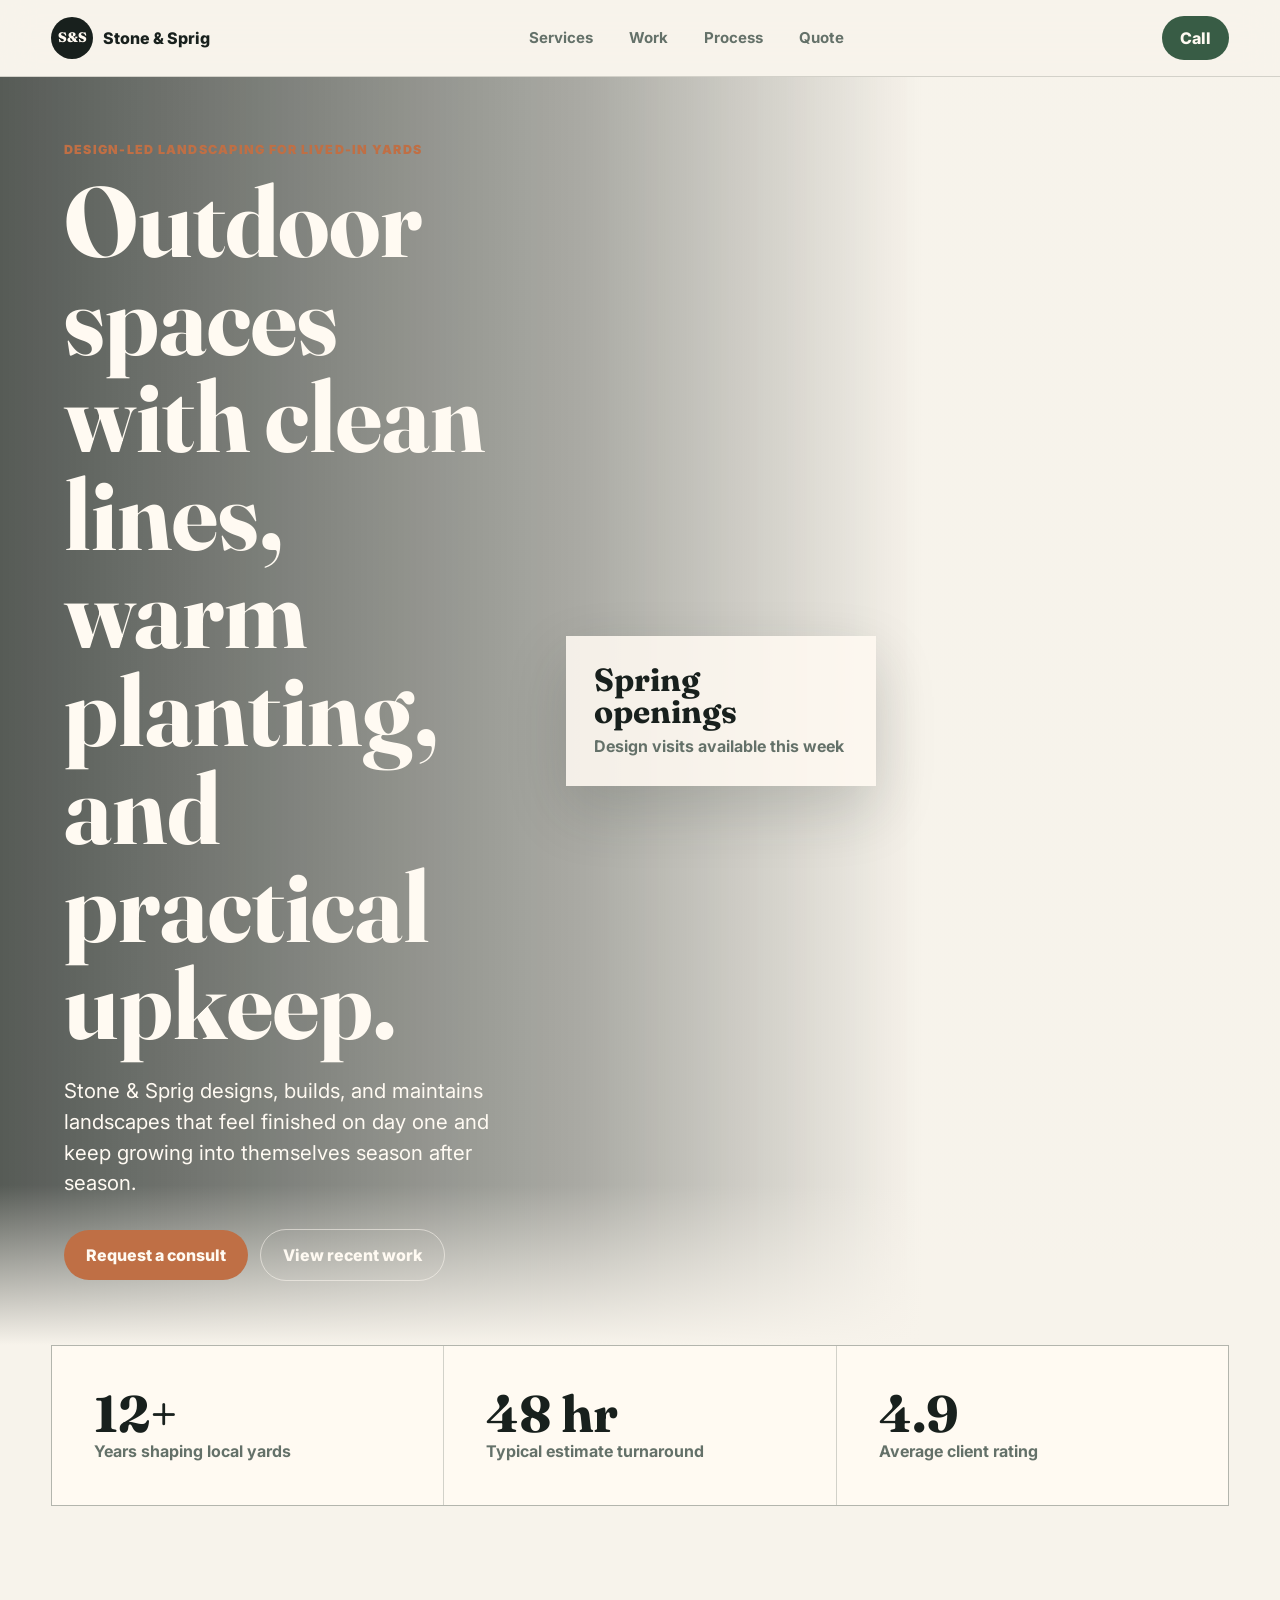
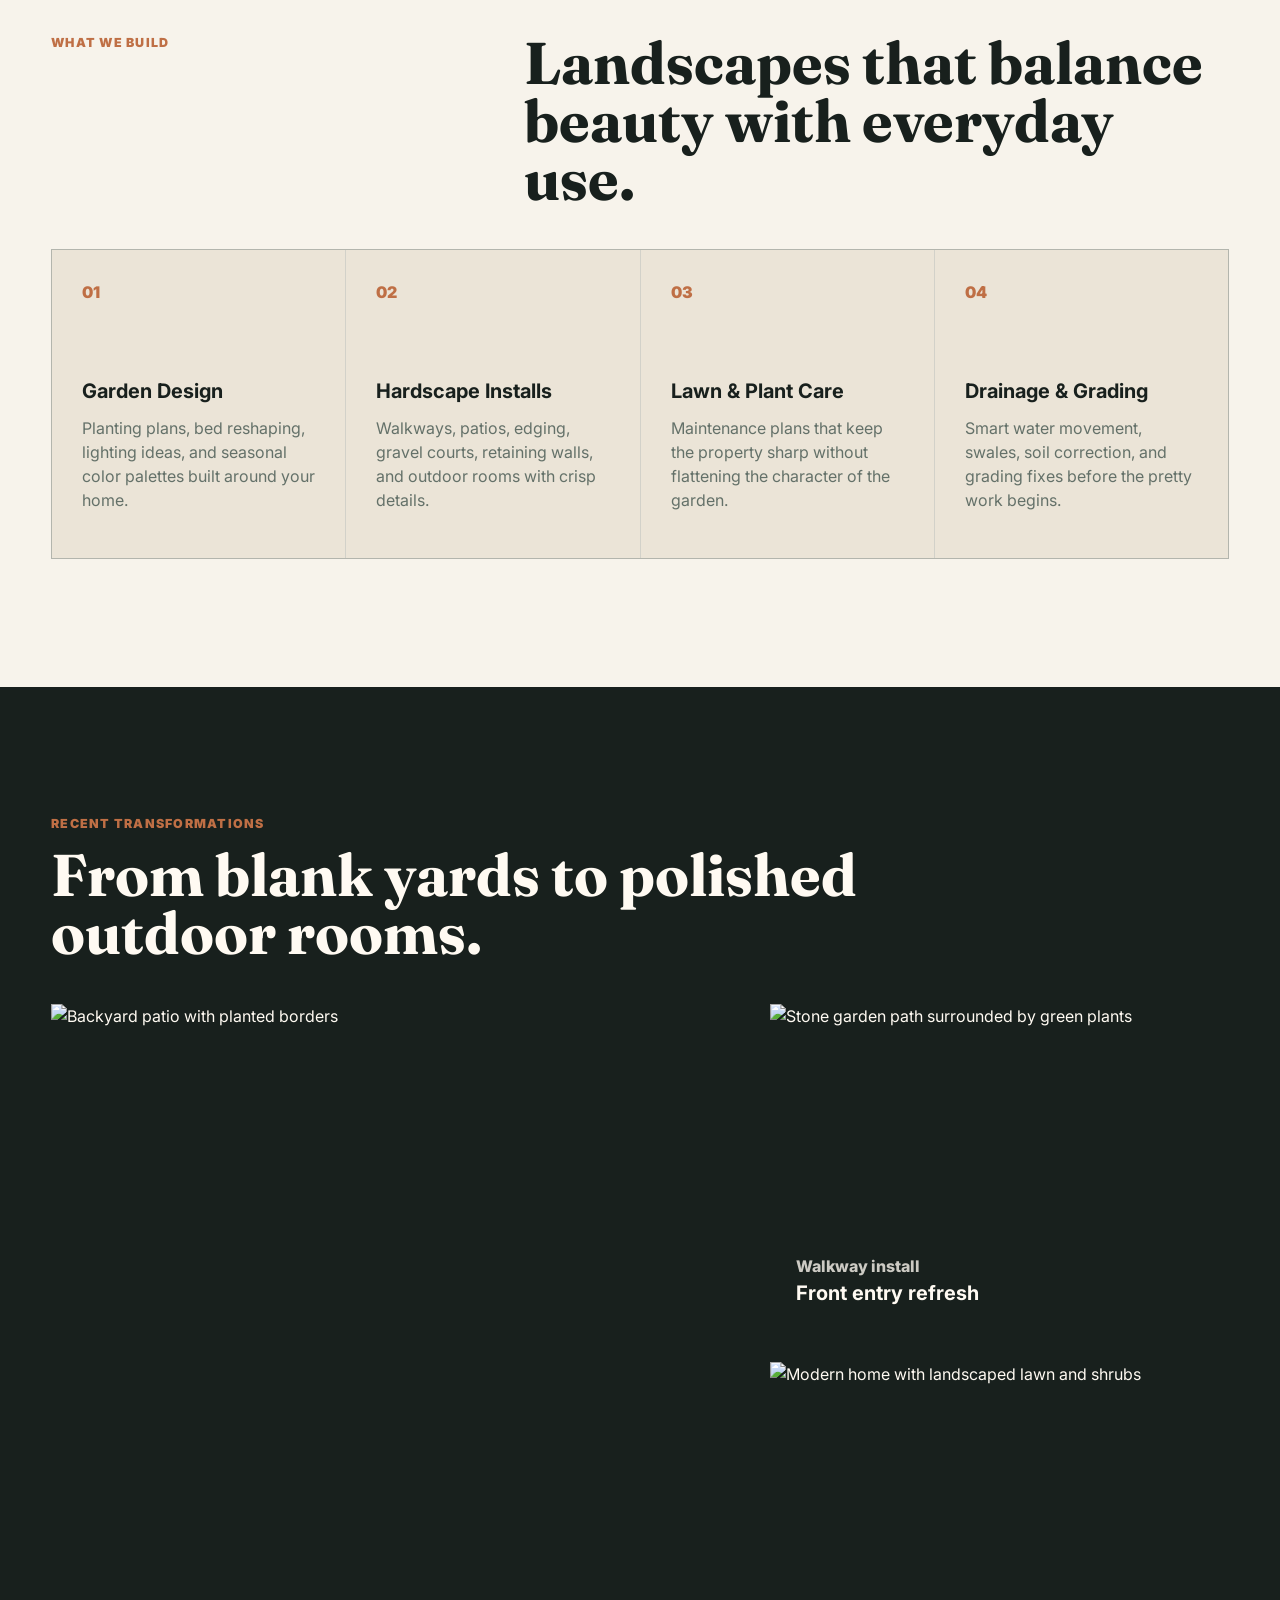
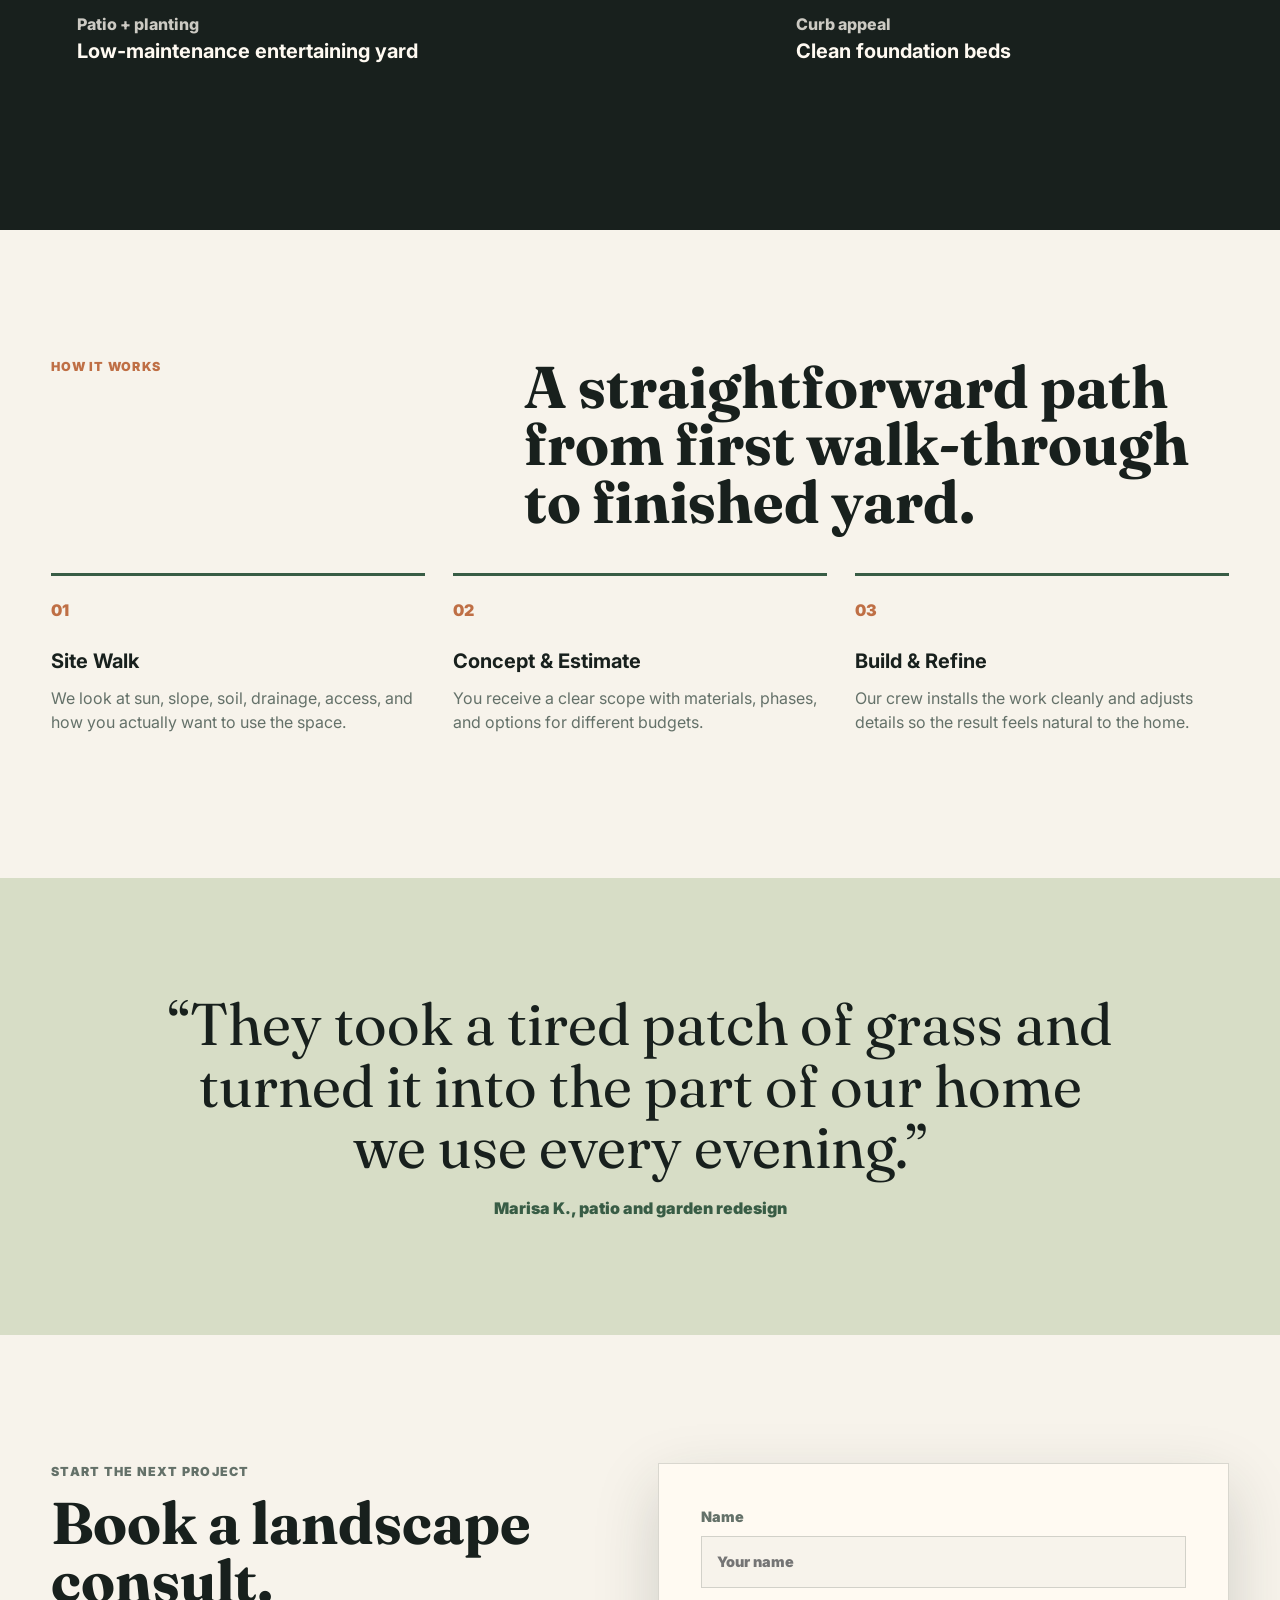
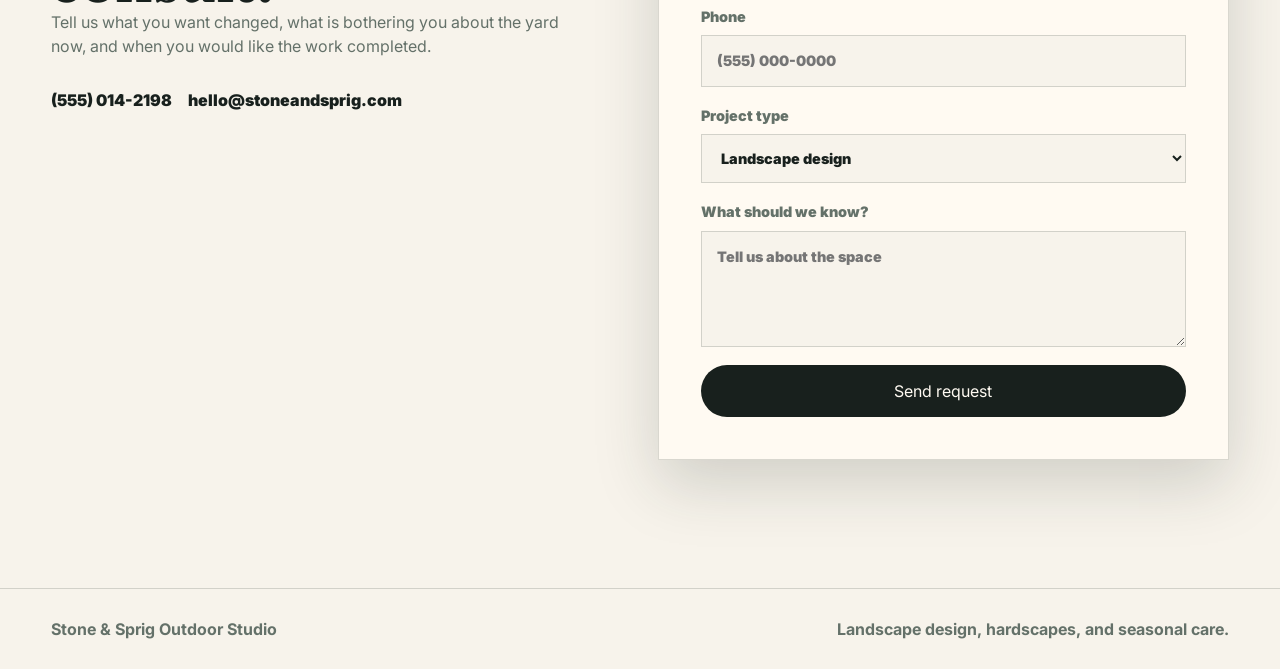
==== index.html @ f2392f23 "1" ====
<!DOCTYPE html>
<html lang="en">
<head>
  <meta charset="UTF-8">
  <meta name="viewport" content="width=device-width, initial-scale=1.0">
  <title>Stone & Sprig Outdoor Studio</title>
  <link rel="preconnect" href="https://fonts.googleapis.com">
  <link rel="preconnect" href="https://fonts.gstatic.com" crossorigin>
  <link href="https://fonts.googleapis.com/css2?family=Fraunces:opsz,wght@9..144,600;9..144,700&family=Inter:wght@400;500;600;700&display=swap" rel="stylesheet">
  <link rel="stylesheet" href="styles.css">
</head>
<body>
  <header class="site-header">
    <a class="brand" href="#top" aria-label="Stone and Sprig home">
      <span class="brand-mark">S&S</span>
      <span>Stone & Sprig</span>
    </a>
    <nav class="main-nav" aria-label="Primary navigation">
      <a href="#services">Services</a>
      <a href="#portfolio">Work</a>
      <a href="#process">Process</a>
      <a href="#contact">Quote</a>
    </nav>
    <a class="header-action" href="tel:5550142198">Call</a>
  </header>

  <main id="top">
    <section class="hero" aria-labelledby="hero-title">
      <div class="hero-image" role="img" aria-label="Modern patio garden with layered planting and stone path"></div>
      <div class="hero-copy">
        <p class="eyebrow">Design-led landscaping for lived-in yards</p>
        <h1 id="hero-title">Outdoor spaces with clean lines, warm planting, and practical upkeep.</h1>
        <p class="hero-text">Stone & Sprig designs, builds, and maintains landscapes that feel finished on day one and keep growing into themselves season after season.</p>
        <div class="hero-actions">
          <a class="button primary" href="#contact">Request a consult</a>
          <a class="button secondary" href="#portfolio">View recent work</a>
        </div>
      </div>
      <aside class="hero-panel" aria-label="Season availability">
        <strong>Spring openings</strong>
        <span>Design visits available this week</span>
      </aside>
    </section>

    <section class="intro-band" aria-label="Company highlights">
      <div>
        <strong>12+</strong>
        <span>Years shaping local yards</span>
      </div>
      <div>
        <strong>48 hr</strong>
        <span>Typical estimate turnaround</span>
      </div>
      <div>
        <strong>4.9</strong>
        <span>Average client rating</span>
      </div>
    </section>

    <section id="services" class="section services">
      <div class="section-heading">
        <p class="eyebrow">What we build</p>
        <h2>Landscapes that balance beauty with everyday use.</h2>
      </div>
      <div class="service-grid">
        <article>
          <span class="service-number">01</span>
          <h3>Garden Design</h3>
          <p>Planting plans, bed reshaping, lighting ideas, and seasonal color palettes built around your home.</p>
        </article>
        <article>
          <span class="service-number">02</span>
          <h3>Hardscape Installs</h3>
          <p>Walkways, patios, edging, gravel courts, retaining walls, and outdoor rooms with crisp details.</p>
        </article>
        <article>
          <span class="service-number">03</span>
          <h3>Lawn & Plant Care</h3>
          <p>Maintenance plans that keep the property sharp without flattening the character of the garden.</p>
        </article>
        <article>
          <span class="service-number">04</span>
          <h3>Drainage & Grading</h3>
          <p>Smart water movement, swales, soil correction, and grading fixes before the pretty work begins.</p>
        </article>
      </div>
    </section>

    <section id="portfolio" class="section portfolio">
      <div class="section-heading wide">
        <p class="eyebrow">Recent transformations</p>
        <h2>From blank yards to polished outdoor rooms.</h2>
      </div>
      <div class="portfolio-grid">
        <article class="project large">
          <img src="https://images.unsplash.com/photo-1600566753190-17f0baa2a6c3?auto=format&fit=crop&w=1300&q=80" alt="Backyard patio with planted borders">
          <div>
            <span>Patio + planting</span>
            <h3>Low-maintenance entertaining yard</h3>
          </div>
        </article>
        <article class="project">
          <img src="https://images.unsplash.com/photo-1598902108854-10e335adac99?auto=format&fit=crop&w=900&q=80" alt="Stone garden path surrounded by green plants">
          <div>
            <span>Walkway install</span>
            <h3>Front entry refresh</h3>
          </div>
        </article>
        <article class="project">
          <img src="https://images.unsplash.com/photo-1615971677499-5467cbab01c0?auto=format&fit=crop&w=900&q=80" alt="Modern home with landscaped lawn and shrubs">
          <div>
            <span>Curb appeal</span>
            <h3>Clean foundation beds</h3>
          </div>
        </article>
      </div>
    </section>

    <section id="process" class="section process">
      <div class="section-heading">
        <p class="eyebrow">How it works</p>
        <h2>A straightforward path from first walk-through to finished yard.</h2>
      </div>
      <ol class="timeline">
        <li>
          <span>01</span>
          <h3>Site Walk</h3>
          <p>We look at sun, slope, soil, drainage, access, and how you actually want to use the space.</p>
        </li>
        <li>
          <span>02</span>
          <h3>Concept & Estimate</h3>
          <p>You receive a clear scope with materials, phases, and options for different budgets.</p>
        </li>
        <li>
          <span>03</span>
          <h3>Build & Refine</h3>
          <p>Our crew installs the work cleanly and adjusts details so the result feels natural to the home.</p>
        </li>
      </ol>
    </section>

    <section class="testimonial" aria-label="Client testimonial">
      <blockquote>
        “They took a tired patch of grass and turned it into the part of our home we use every evening.”
      </blockquote>
      <p>Marisa K., patio and garden redesign</p>
    </section>

    <section id="contact" class="section contact">
      <div class="contact-copy">
        <p class="eyebrow">Start the next project</p>
        <h2>Book a landscape consult.</h2>
        <p>Tell us what you want changed, what is bothering you about the yard now, and when you would like the work completed.</p>
        <div class="contact-details">
          <a href="tel:5550142198">(555) 014-2198</a>
          <a href="mailto:hello@stoneandsprig.com">hello@stoneandsprig.com</a>
        </div>
      </div>
      <form class="quote-form">
        <label>
          Name
          <input type="text" name="name" placeholder="Your name">
        </label>
        <label>
          Phone
          <input type="tel" name="phone" placeholder="(555) 000-0000">
        </label>
        <label>
          Project type
          <select name="project">
            <option>Landscape design</option>
            <option>Patio or walkway</option>
            <option>Lawn care</option>
            <option>Drainage repair</option>
          </select>
        </label>
        <label>
          What should we know?
          <textarea name="message" rows="4" placeholder="Tell us about the space"></textarea>
        </label>
        <button type="submit">Send request</button>
      </form>
    </section>
  </main>

  <footer class="site-footer">
    <p>Stone & Sprig Outdoor Studio</p>
    <p>Landscape design, hardscapes, and seasonal care.</p>
  </footer>

  <script src="script.js"></script>
</body>
</html>
---- styles.css ----
:root {
  --ink: #18201d;
  --muted: #647169;
  --paper: #f7f3eb;
  --clay: #bf6f45;
  --fern: #385c45;
  --moss: #d7ddc6;
  --stone: #ebe4d7;
  --white: #fffaf2;
  --line: rgba(24, 32, 29, 0.16);
  --shadow: 0 24px 60px rgba(36, 45, 38, 0.18);
}

* {
  box-sizing: border-box;
}

html {
  scroll-behavior: smooth;
}

body {
  margin: 0;
  background: var(--paper);
  color: var(--ink);
  font-family: "Inter", Arial, sans-serif;
  line-height: 1.5;
}

img {
  display: block;
  max-width: 100%;
}

a {
  color: inherit;
  text-decoration: none;
}

.site-header {
  position: sticky;
  top: 0;
  z-index: 10;
  display: grid;
  grid-template-columns: auto 1fr auto;
  align-items: center;
  gap: 24px;
  padding: 16px clamp(18px, 4vw, 52px);
  background: rgba(247, 243, 235, 0.88);
  border-bottom: 1px solid var(--line);
  backdrop-filter: blur(18px);
}

.brand,
.main-nav,
.hero-actions,
.contact-details {
  display: flex;
  align-items: center;
}

.brand {
  gap: 10px;
  font-weight: 800;
  letter-spacing: 0;
}

.brand-mark {
  display: grid;
  width: 42px;
  height: 42px;
  place-items: center;
  border-radius: 50%;
  background: var(--ink);
  color: var(--white);
  font-family: "Fraunces", Georgia, serif;
  font-size: 0.86rem;
}

.main-nav {
  justify-content: center;
  gap: clamp(14px, 3vw, 36px);
  color: var(--muted);
  font-size: 0.94rem;
  font-weight: 700;
}

.main-nav a:hover,
.contact-details a:hover {
  color: var(--clay);
}

.header-action,
.button,
.quote-form button {
  border: 0;
  border-radius: 999px;
  cursor: pointer;
  font-weight: 800;
}

.header-action {
  padding: 10px 18px;
  background: var(--fern);
  color: var(--white);
}

.hero {
  position: relative;
  display: grid;
  min-height: 760px;
  grid-template-columns: minmax(0, 1fr) minmax(320px, 650px);
  align-items: end;
  gap: clamp(24px, 5vw, 72px);
  padding: clamp(22px, 5vw, 64px);
  overflow: hidden;
}

.hero-image {
  position: absolute;
  inset: 0;
  z-index: -2;
  background:
    linear-gradient(90deg, rgba(24, 32, 29, 0.72), rgba(24, 32, 29, 0.34) 46%, rgba(247, 243, 235, 0.9) 72%),
    url("https://images.unsplash.com/photo-1558904541-efa843a96f01?auto=format&fit=crop&w=1800&q=80") center/cover;
}

.hero::after {
  position: absolute;
  right: 0;
  bottom: 0;
  left: 0;
  z-index: -1;
  height: 160px;
  background: linear-gradient(0deg, var(--paper), rgba(247, 243, 235, 0));
  content: "";
}

.hero-copy {
  max-width: 780px;
  color: var(--white);
}

.eyebrow {
  margin: 0 0 12px;
  color: var(--clay);
  font-size: 0.78rem;
  font-weight: 900;
  letter-spacing: 0.1em;
  text-transform: uppercase;
}

h1,
h2,
h3,
p {
  margin-top: 0;
}

h1,
h2 {
  font-family: "Fraunces", Georgia, serif;
  letter-spacing: 0;
  line-height: 0.98;
}

h1 {
  max-width: 820px;
  margin-bottom: 24px;
  font-size: clamp(3.2rem, 7.8vw, 7.6rem);
}

h2 {
  margin-bottom: 0;
  font-size: clamp(2.2rem, 4.6vw, 4.8rem);
}

h3 {
  margin-bottom: 10px;
  font-size: 1.25rem;
}

.hero-text {
  max-width: 620px;
  margin-bottom: 30px;
  font-size: clamp(1.05rem, 1.8vw, 1.28rem);
}

.hero-actions {
  flex-wrap: wrap;
  gap: 12px;
}

.button {
  display: inline-flex;
  min-height: 48px;
  align-items: center;
  justify-content: center;
  padding: 13px 22px;
}

.button.primary {
  background: var(--clay);
  color: var(--white);
}

.button.secondary {
  border: 1px solid rgba(255, 250, 242, 0.54);
  color: var(--white);
}

.hero-panel {
  align-self: center;
  max-width: 310px;
  padding: 28px;
  background: rgba(255, 250, 242, 0.88);
  box-shadow: var(--shadow);
}

.hero-panel strong,
.hero-panel span {
  display: block;
}

.hero-panel strong {
  margin-bottom: 6px;
  font-family: "Fraunces", Georgia, serif;
  font-size: 2rem;
  line-height: 1;
}

.hero-panel span {
  color: var(--muted);
  font-weight: 700;
}

.intro-band {
  display: grid;
  grid-template-columns: repeat(3, 1fr);
  gap: 1px;
  margin: 0 clamp(18px, 4vw, 52px);
  background: var(--line);
  border: 1px solid var(--line);
}

.intro-band div {
  padding: clamp(22px, 4vw, 42px);
  background: var(--white);
}

.intro-band strong {
  display: block;
  font-family: "Fraunces", Georgia, serif;
  font-size: clamp(2rem, 4vw, 4rem);
  line-height: 1;
}

.intro-band span {
  color: var(--muted);
  font-weight: 700;
}

.section {
  padding: clamp(72px, 10vw, 138px) clamp(18px, 4vw, 52px);
}

.section-heading {
  display: grid;
  max-width: 1180px;
  grid-template-columns: 0.72fr 1.28fr;
  gap: clamp(24px, 6vw, 80px);
  align-items: start;
  margin: 0 auto 42px;
}

.section-heading.wide {
  display: block;
  max-width: 900px;
  margin-right: auto;
  margin-left: 0;
}

.service-grid {
  display: grid;
  max-width: 1180px;
  grid-template-columns: repeat(4, 1fr);
  gap: 1px;
  margin: 0 auto;
  background: var(--line);
  border: 1px solid var(--line);
}

.service-grid article {
  min-height: 290px;
  padding: 30px;
  background: var(--stone);
}

.service-number {
  display: inline-block;
  margin-bottom: 72px;
  color: var(--clay);
  font-weight: 900;
}

.service-grid p,
.timeline p,
.contact-copy p,
.project span,
.site-footer {
  color: var(--muted);
}

.portfolio {
  background: var(--ink);
  color: var(--white);
}

.portfolio .section-heading h2 {
  color: var(--white);
}

.portfolio-grid {
  display: grid;
  grid-template-columns: 1.3fr 0.85fr;
  gap: 18px;
}

.project {
  position: relative;
  min-height: 340px;
  overflow: hidden;
}

.project.large {
  grid-row: span 2;
  min-height: 698px;
}

.project img {
  width: 100%;
  height: 100%;
  object-fit: cover;
  transition: transform 450ms ease;
}

.project:hover img {
  transform: scale(1.04);
}

.project div {
  position: absolute;
  right: 0;
  bottom: 0;
  left: 0;
  padding: 26px;
  background: linear-gradient(0deg, rgba(24, 32, 29, 0.88), rgba(24, 32, 29, 0));
}

.project span {
  color: rgba(255, 250, 242, 0.78);
  font-weight: 800;
}

.timeline {
  display: grid;
  max-width: 1180px;
  grid-template-columns: repeat(3, 1fr);
  gap: 28px;
  margin: 0 auto;
  padding: 0;
  list-style: none;
}

.timeline li {
  border-top: 3px solid var(--fern);
  padding-top: 22px;
}

.timeline span {
  display: inline-block;
  margin-bottom: 24px;
  color: var(--clay);
  font-weight: 900;
}

.testimonial {
  padding: clamp(64px, 9vw, 120px) clamp(18px, 4vw, 52px);
  background: var(--moss);
  text-align: center;
}

.testimonial blockquote {
  max-width: 960px;
  margin: 0 auto 18px;
  font-family: "Fraunces", Georgia, serif;
  font-size: clamp(2rem, 4.6vw, 4.6rem);
  line-height: 1.05;
}

.testimonial p {
  margin: 0;
  color: var(--fern);
  font-weight: 900;
}

.contact {
  display: grid;
  grid-template-columns: 0.95fr 1.05fr;
  gap: clamp(28px, 7vw, 92px);
  align-items: start;
}

.contact-copy {
  max-width: 540px;
}

.contact-details {
  flex-wrap: wrap;
  gap: 16px;
  margin-top: 30px;
  font-weight: 900;
}

.quote-form {
  display: grid;
  gap: 18px;
  padding: clamp(24px, 4vw, 42px);
  background: var(--white);
  border: 1px solid var(--line);
  box-shadow: var(--shadow);
}

.quote-form label {
  display: grid;
  gap: 8px;
  color: var(--muted);
  font-size: 0.9rem;
  font-weight: 900;
}

.quote-form input,
.quote-form select,
.quote-form textarea {
  width: 100%;
  border: 1px solid var(--line);
  border-radius: 0;
  padding: 14px 15px;
  background: var(--paper);
  color: var(--ink);
  font: inherit;
}

.quote-form input:focus,
.quote-form select:focus,
.quote-form textarea:focus {
  outline: 3px solid rgba(191, 111, 69, 0.24);
  border-color: var(--clay);
}

.quote-form button {
  min-height: 52px;
  background: var(--ink);
  color: var(--white);
  font: inherit;
}

.site-footer {
  display: flex;
  justify-content: space-between;
  gap: 16px;
  padding: 28px clamp(18px, 4vw, 52px);
  border-top: 1px solid var(--line);
  font-weight: 700;
}

.site-footer p {
  margin: 0;
}

@media (max-width: 900px) {
  .site-header {
    grid-template-columns: 1fr auto;
  }

  .main-nav {
    display: none;
  }

  .hero {
    min-height: auto;
    grid-template-columns: 1fr;
    padding-top: 110px;
  }

  .hero-image {
    background:
      linear-gradient(180deg, rgba(24, 32, 29, 0.72), rgba(24, 32, 29, 0.42) 50%, rgba(247, 243, 235, 0.96)),
      url("https://images.unsplash.com/photo-1558904541-efa843a96f01?auto=format&fit=crop&w=1300&q=80") center/cover;
  }

  .hero-panel {
    align-self: auto;
  }

  .intro-band,
  .service-grid,
  .timeline,
  .contact,
  .section-heading,
  .portfolio-grid {
    grid-template-columns: 1fr;
  }

  .project.large,
  .project {
    min-height: 420px;
  }
}

@media (max-width: 560px) {
  .site-header {
    padding-inline: 14px;
  }

  .brand span:last-child {
    display: none;
  }

  h1 {
    font-size: 3.2rem;
  }

  .hero {
    padding-inline: 16px;
  }

  .intro-band {
    margin-inline: 16px;
  }

  .section,
  .contact,
  .testimonial {
    padding-inline: 16px;
  }

  .hero-actions,
  .button {
    width: 100%;
  }

  .site-footer {
    display: grid;
  }
}
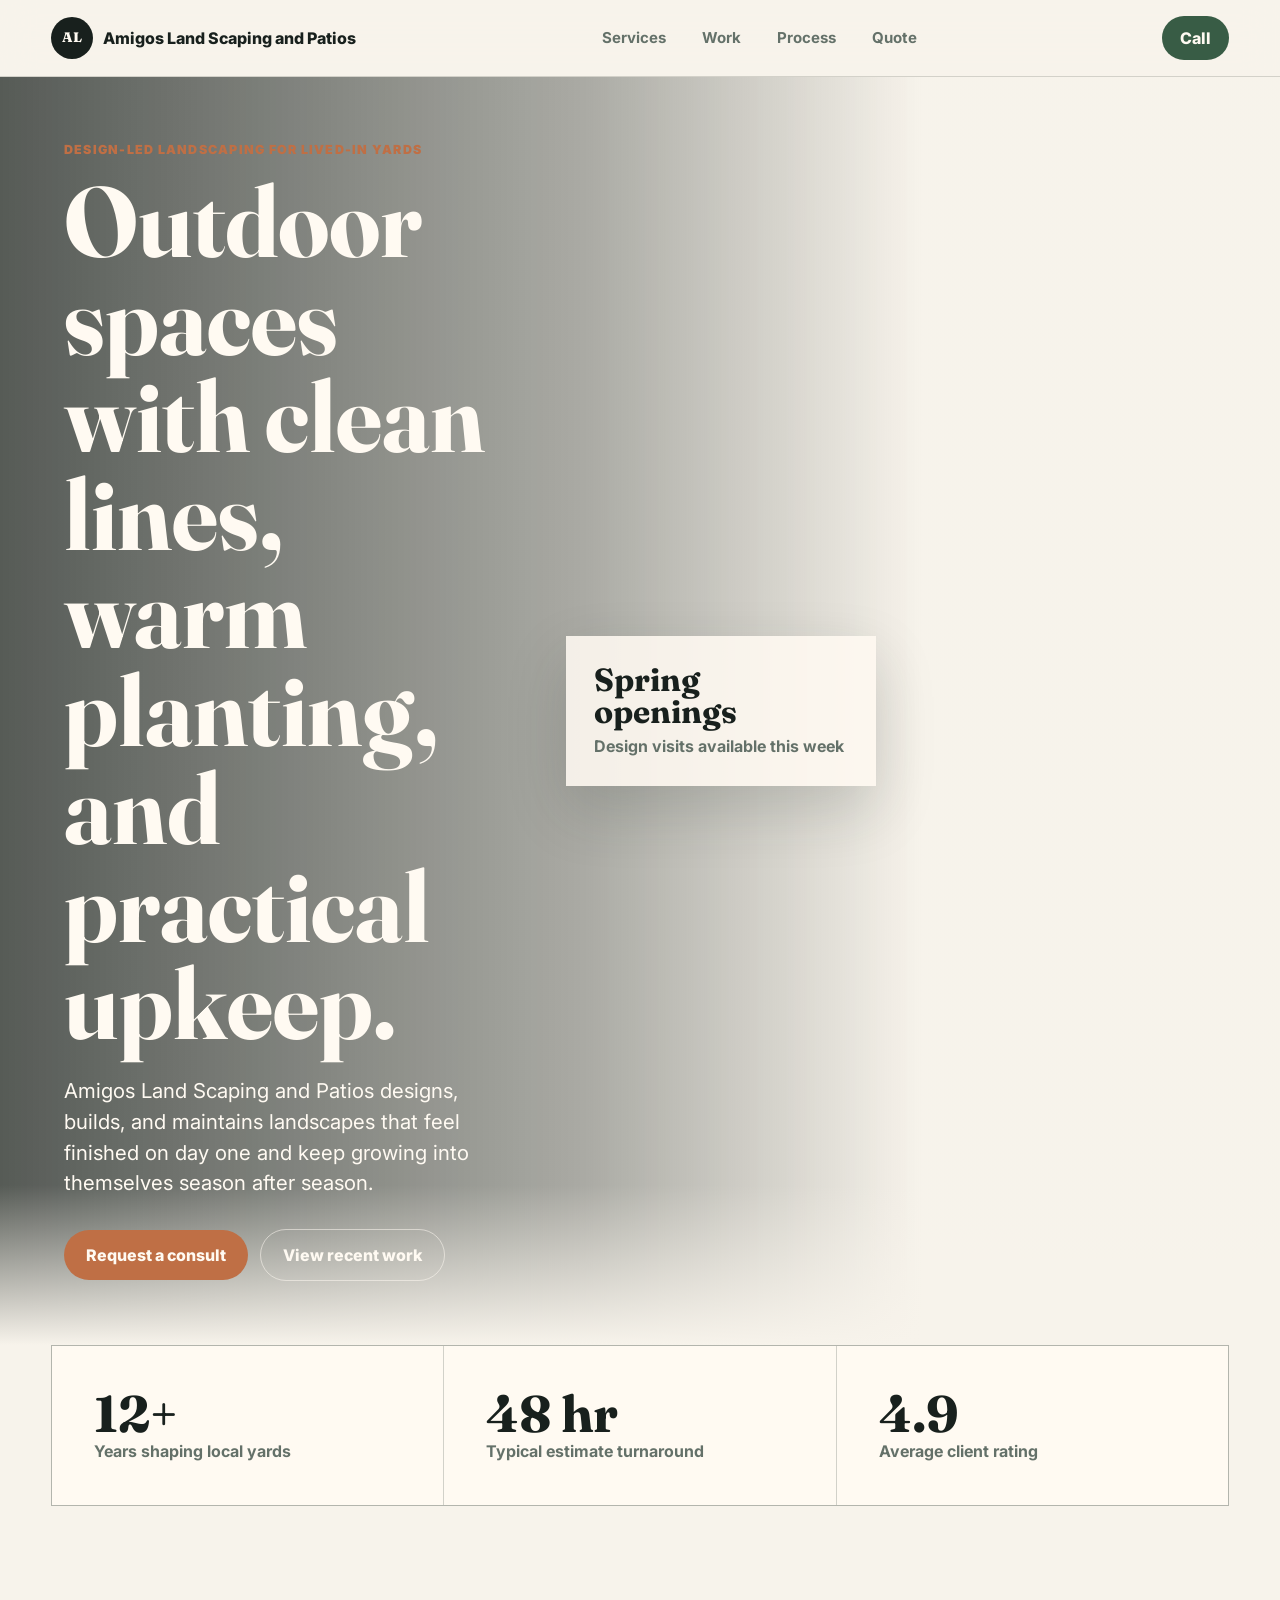
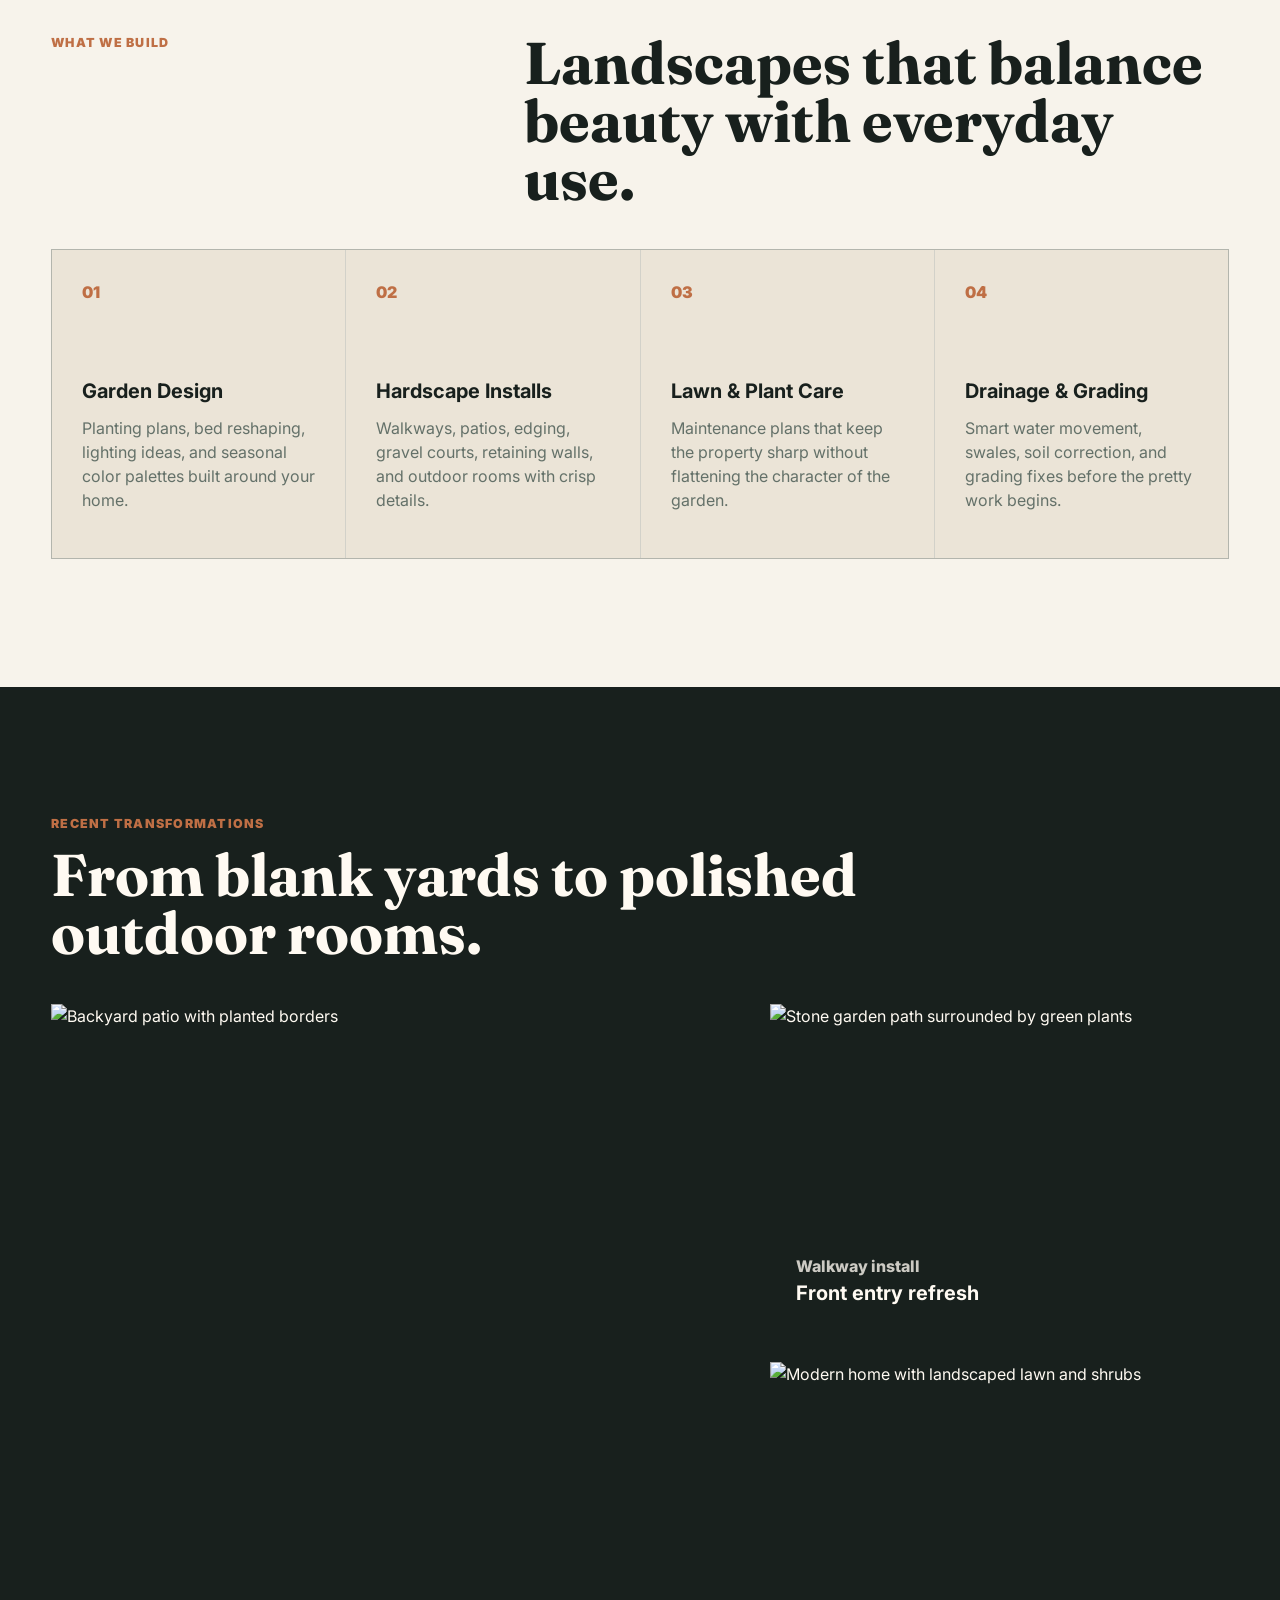
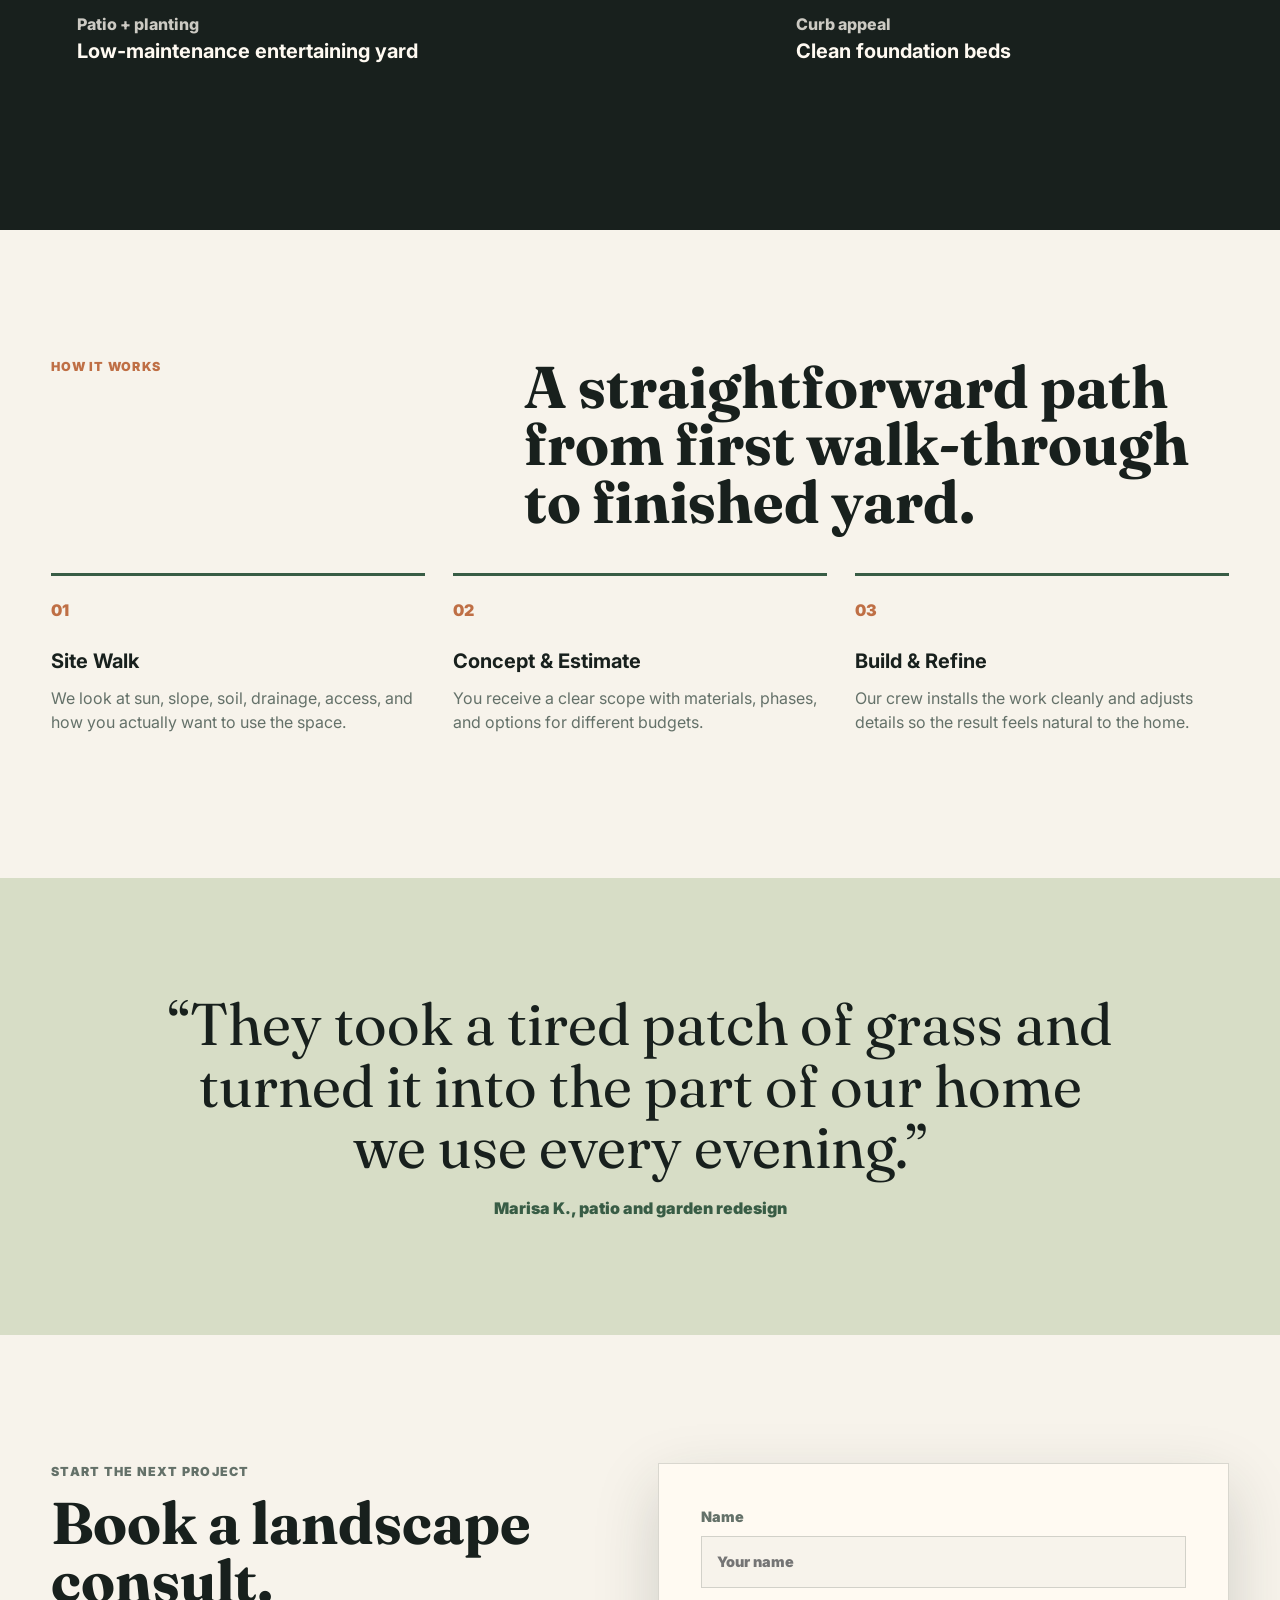
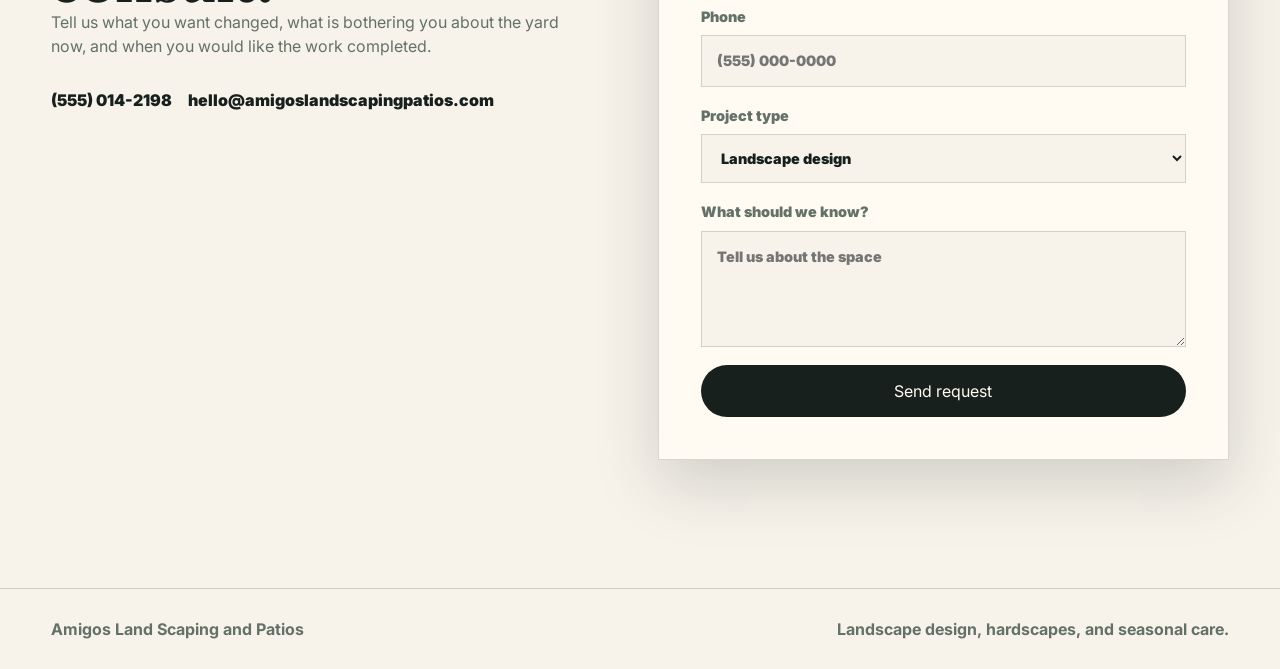
==== commit c862fbda: "1" ====
--- a/index.html
+++ b/index.html
@@ -3,7 +3,7 @@
 <head>
   <meta charset="UTF-8">
   <meta name="viewport" content="width=device-width, initial-scale=1.0">
-  <title>Stone & Sprig Outdoor Studio</title>
+  <title>Amigos Land Scaping and Patios</title>
   <link rel="preconnect" href="https://fonts.googleapis.com">
   <link rel="preconnect" href="https://fonts.gstatic.com" crossorigin>
   <link href="https://fonts.googleapis.com/css2?family=Fraunces:opsz,wght@9..144,600;9..144,700&family=Inter:wght@400;500;600;700&display=swap" rel="stylesheet">
@@ -11,9 +11,9 @@
 </head>
 <body>
   <header class="site-header">
-    <a class="brand" href="#top" aria-label="Stone and Sprig home">
-      <span class="brand-mark">S&S</span>
-      <span>Stone & Sprig</span>
+    <a class="brand" href="#top" aria-label="Amigos Land Scaping and Patios home">
+      <span class="brand-mark">AL</span>
+      <span>Amigos Land Scaping and Patios</span>
     </a>
     <nav class="main-nav" aria-label="Primary navigation">
       <a href="#services">Services</a>
@@ -30,7 +30,7 @@
       <div class="hero-copy">
         <p class="eyebrow">Design-led landscaping for lived-in yards</p>
         <h1 id="hero-title">Outdoor spaces with clean lines, warm planting, and practical upkeep.</h1>
-        <p class="hero-text">Stone & Sprig designs, builds, and maintains landscapes that feel finished on day one and keep growing into themselves season after season.</p>
+        <p class="hero-text">Amigos Land Scaping and Patios designs, builds, and maintains landscapes that feel finished on day one and keep growing into themselves season after season.</p>
         <div class="hero-actions">
           <a class="button primary" href="#contact">Request a consult</a>
           <a class="button secondary" href="#portfolio">View recent work</a>
@@ -154,7 +154,7 @@
         <p>Tell us what you want changed, what is bothering you about the yard now, and when you would like the work completed.</p>
         <div class="contact-details">
           <a href="tel:5550142198">(555) 014-2198</a>
-          <a href="mailto:hello@stoneandsprig.com">hello@stoneandsprig.com</a>
+          <a href="mailto:hello@amigoslandscapingpatios.com">hello@amigoslandscapingpatios.com</a>
         </div>
       </div>
       <form class="quote-form">
@@ -185,7 +185,7 @@
   </main>
 
   <footer class="site-footer">
-    <p>Stone & Sprig Outdoor Studio</p>
+    <p>Amigos Land Scaping and Patios</p>
     <p>Landscape design, hardscapes, and seasonal care.</p>
   </footer>
 
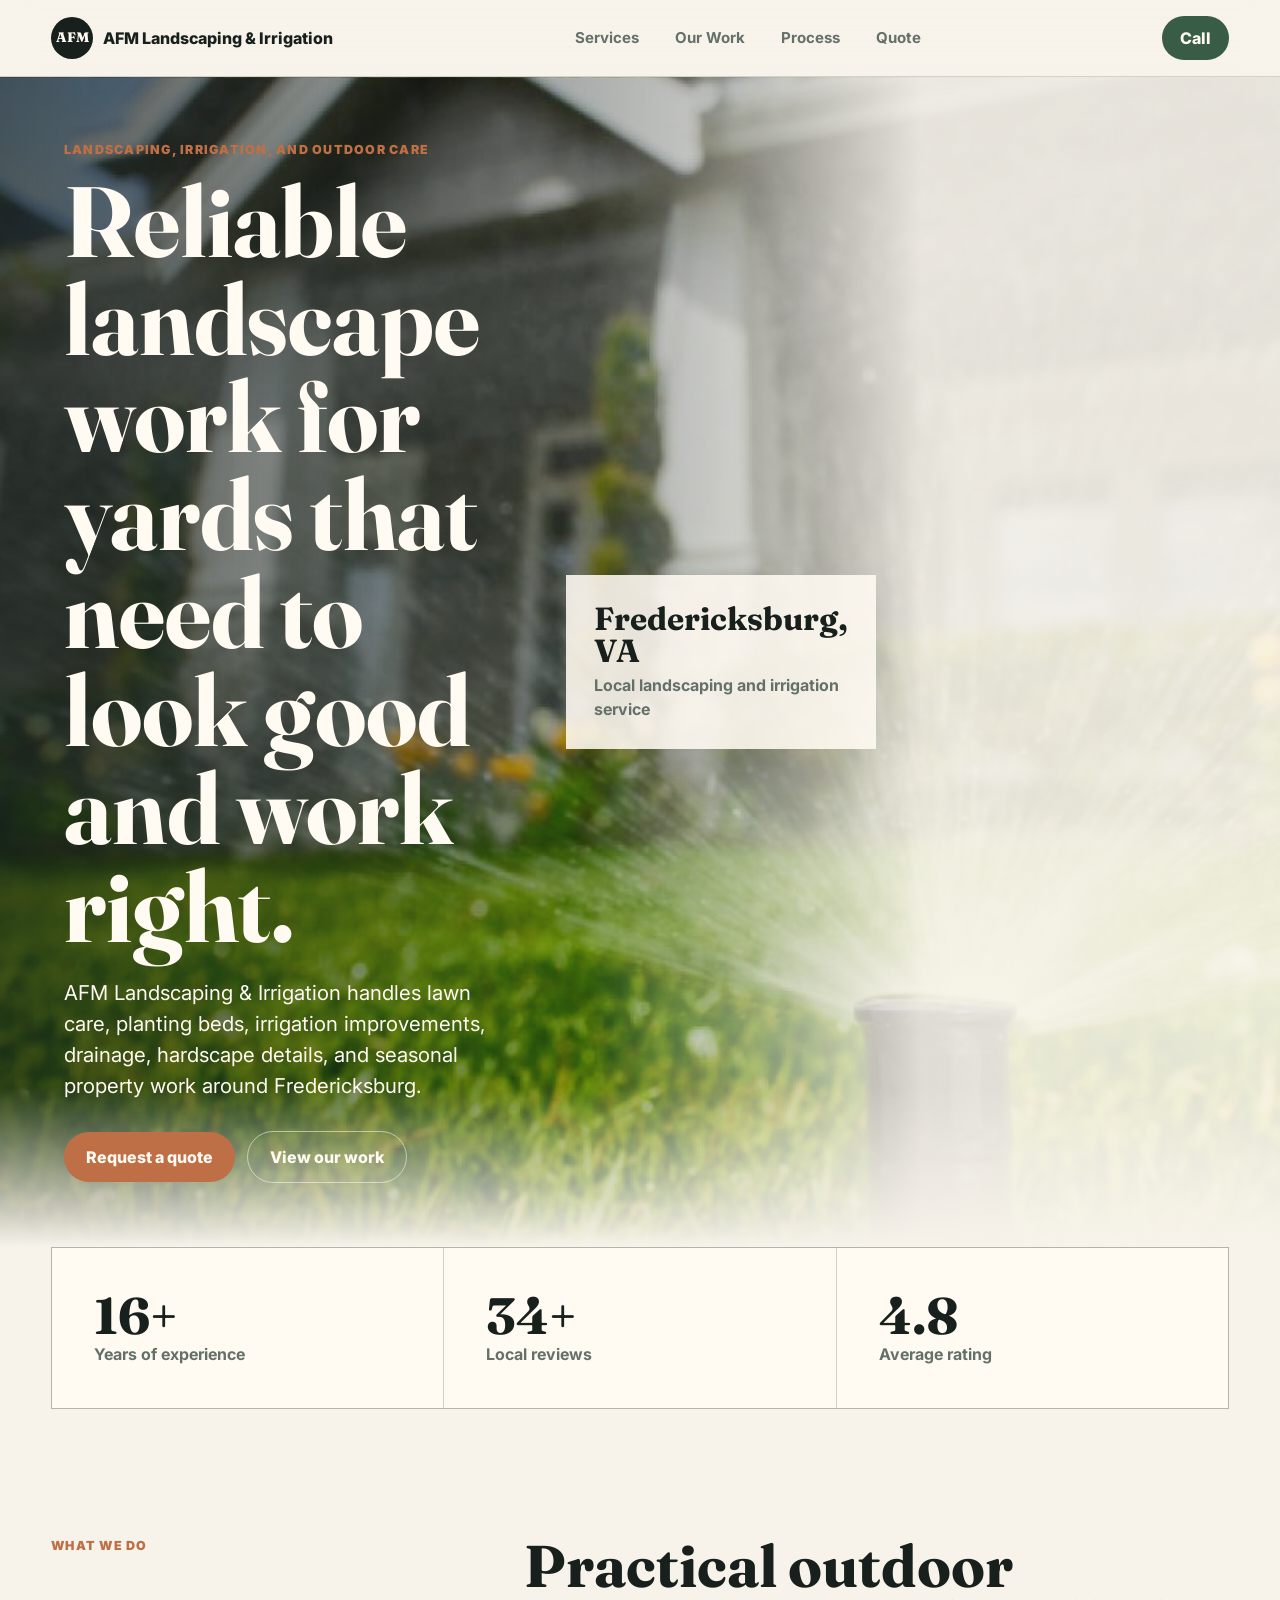
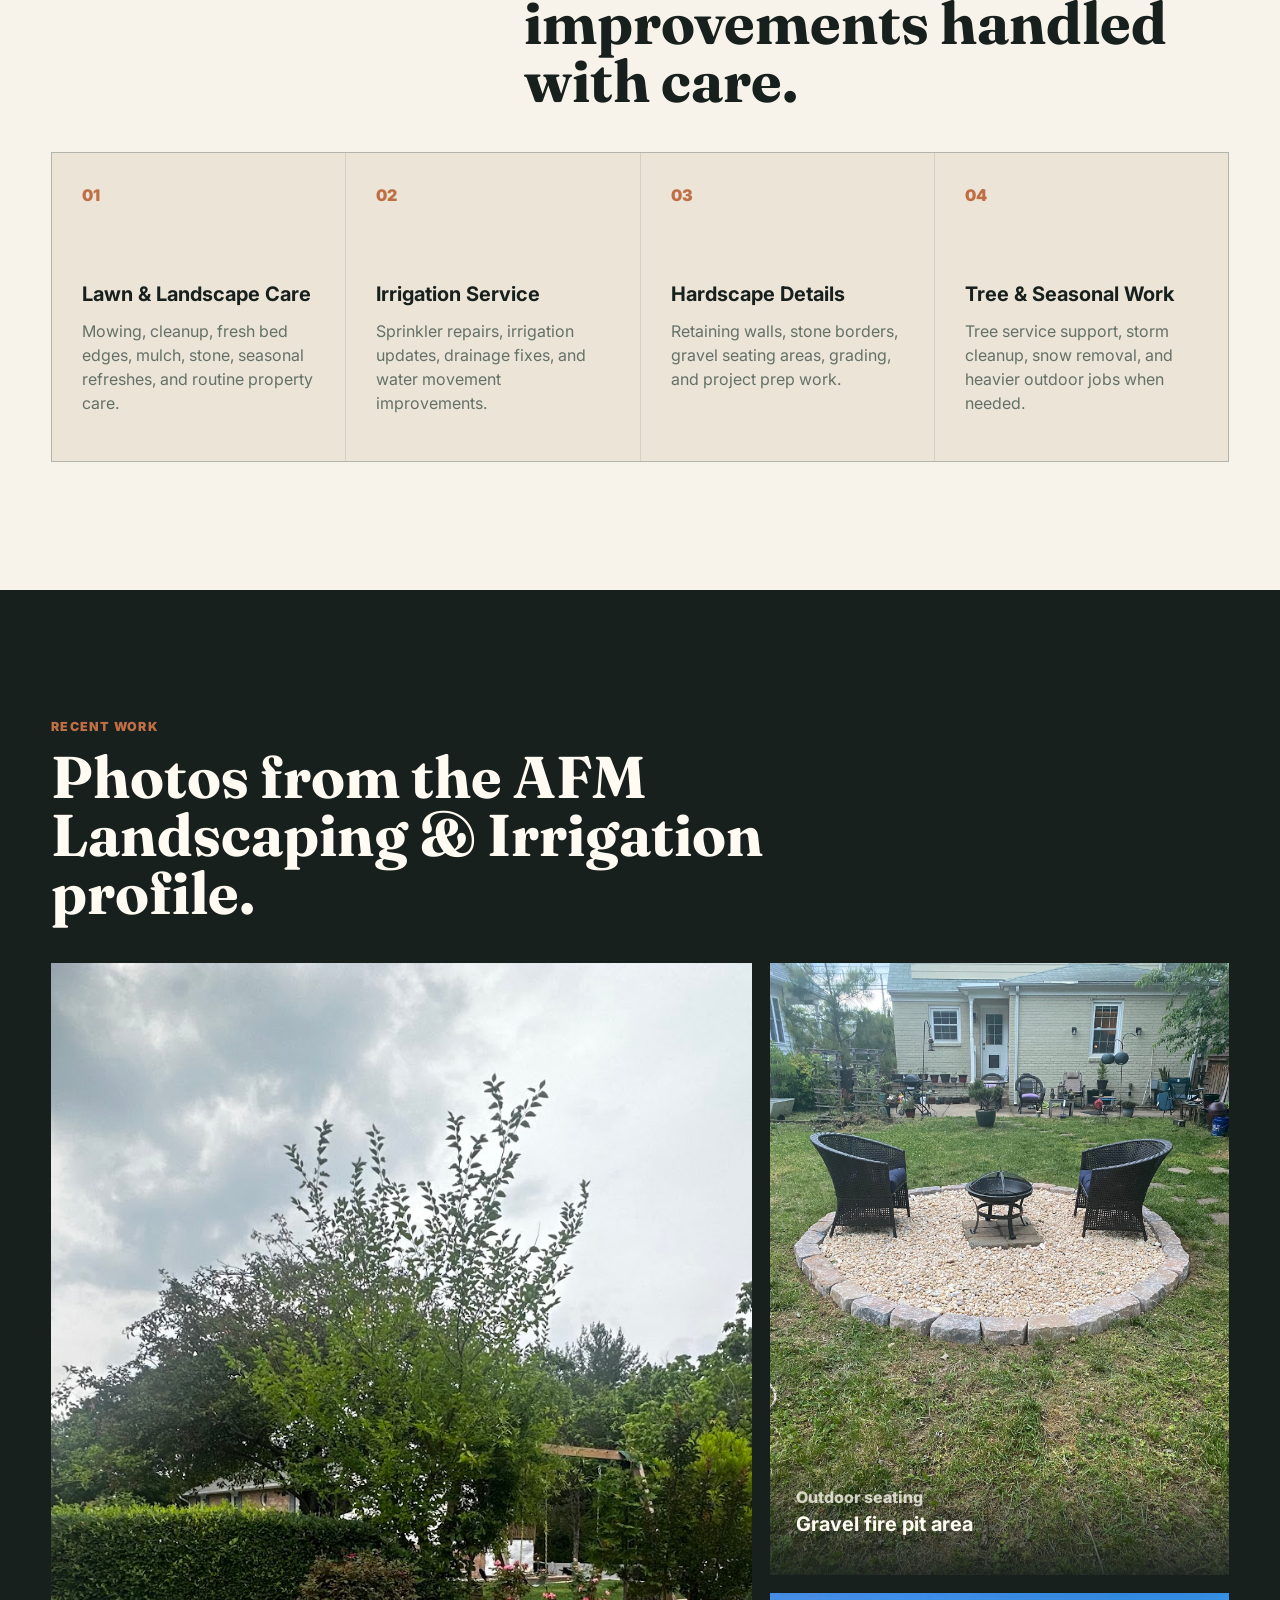
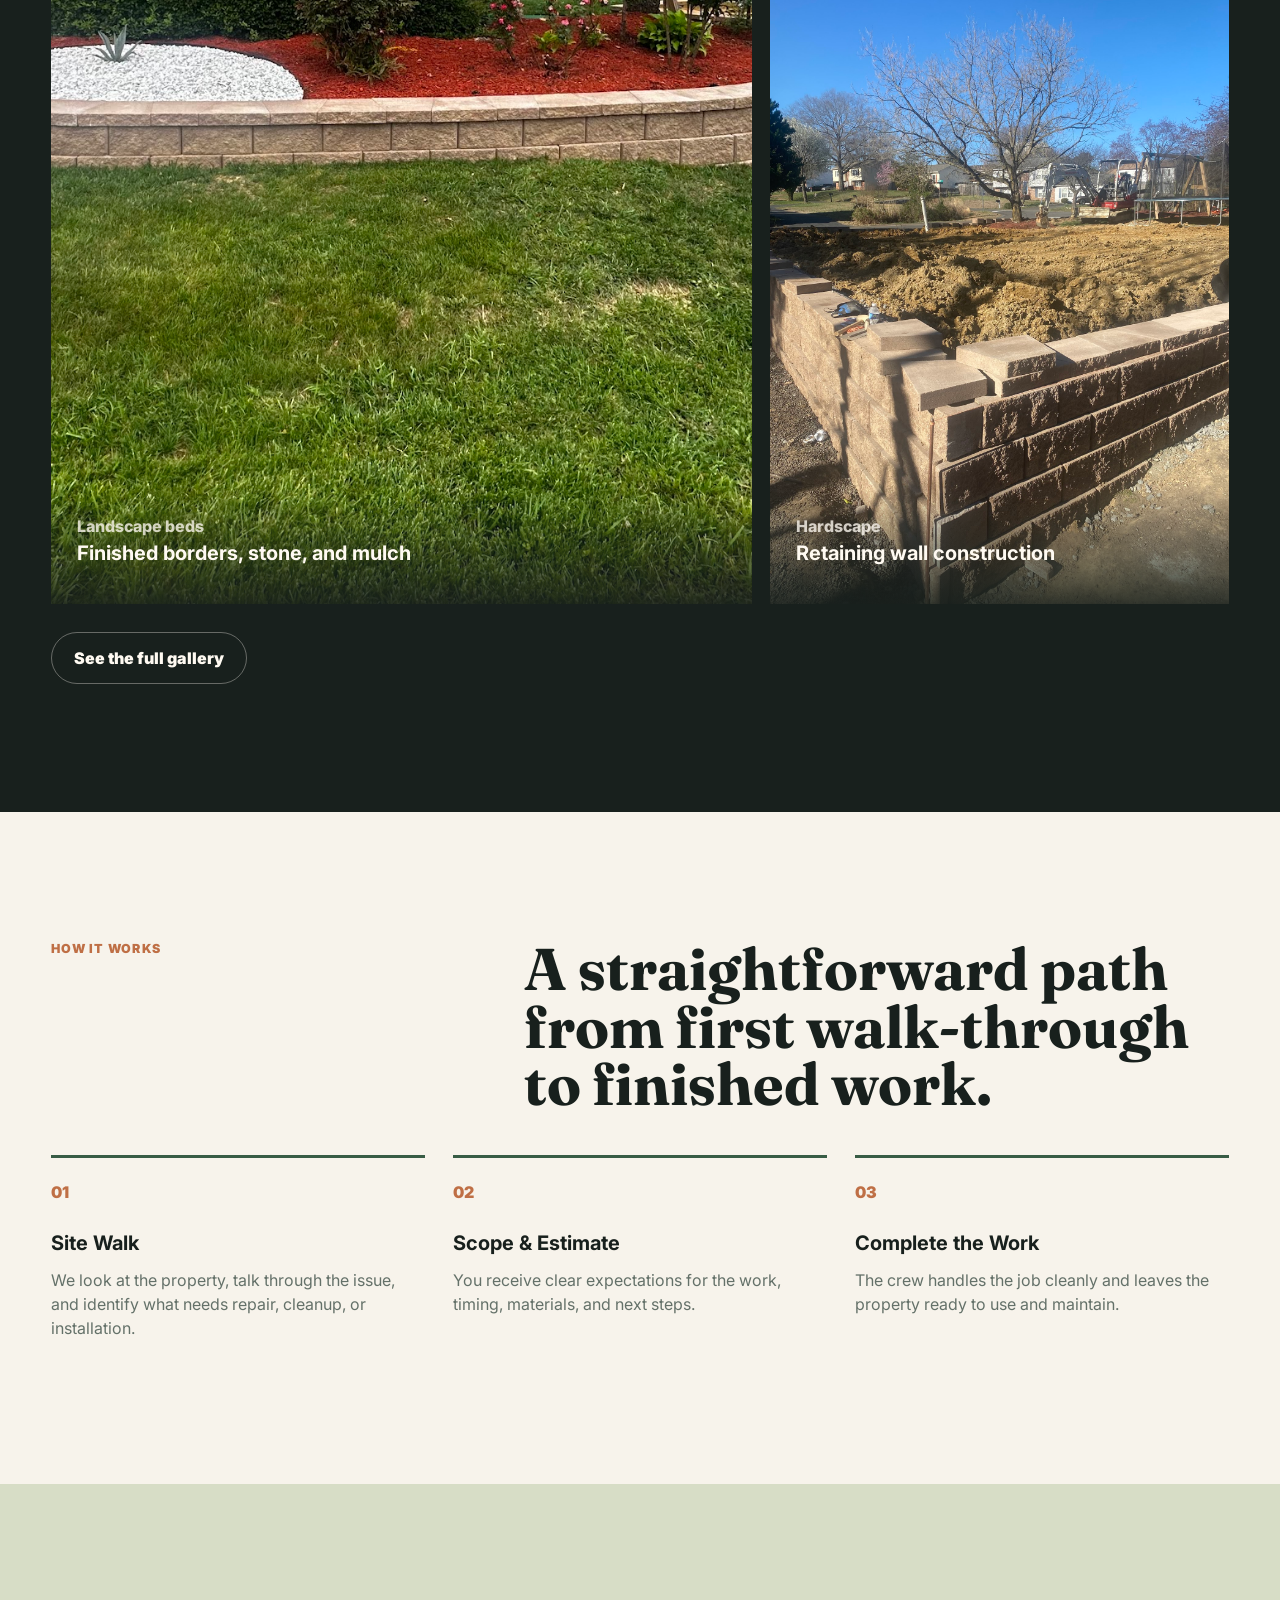
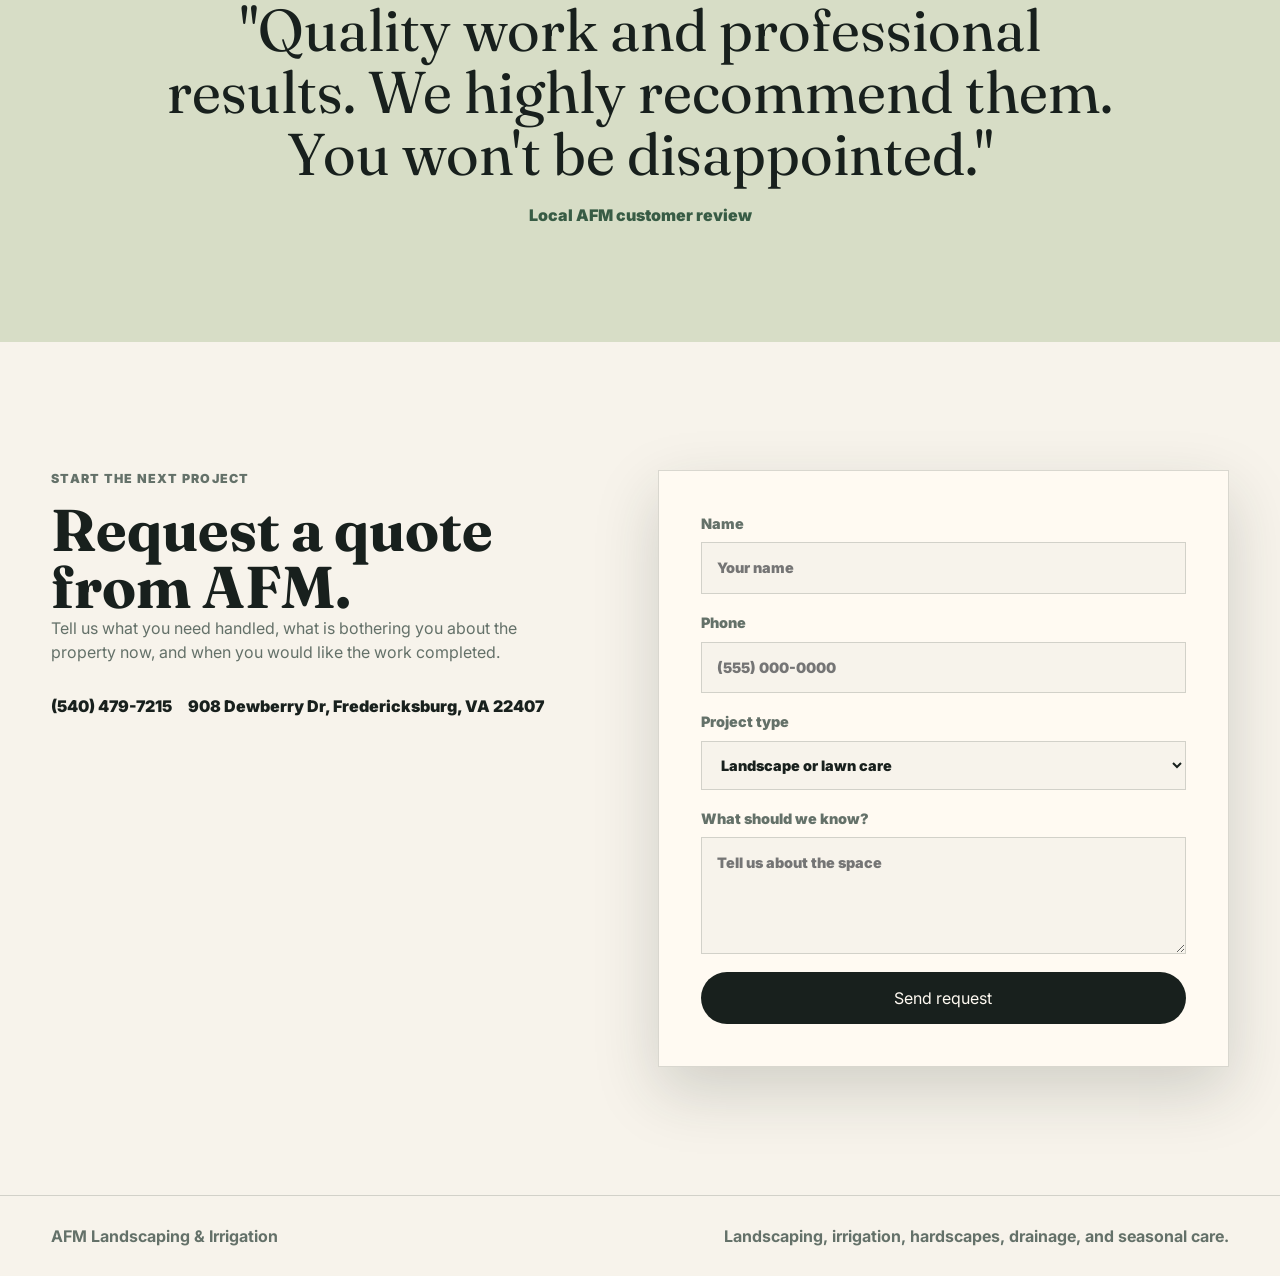
==== commit 609db3b7: "photos" ====
--- a/index.html
+++ b/index.html
@@ -3,7 +3,7 @@
 <head>
   <meta charset="UTF-8">
   <meta name="viewport" content="width=device-width, initial-scale=1.0">
-  <title>Amigos Land Scaping and Patios</title>
+  <title>AFM Landscaping &amp; Irrigation</title>
   <link rel="preconnect" href="https://fonts.googleapis.com">
   <link rel="preconnect" href="https://fonts.gstatic.com" crossorigin>
   <link href="https://fonts.googleapis.com/css2?family=Fraunces:opsz,wght@9..144,600;9..144,700&family=Inter:wght@400;500;600;700&display=swap" rel="stylesheet">
@@ -11,150 +11,151 @@
 </head>
 <body>
   <header class="site-header">
-    <a class="brand" href="#top" aria-label="Amigos Land Scaping and Patios home">
-      <span class="brand-mark">AL</span>
-      <span>Amigos Land Scaping and Patios</span>
+    <a class="brand" href="index.html#top" aria-label="AFM Landscaping and Irrigation home">
+      <span class="brand-mark">AFM</span>
+      <span>AFM Landscaping &amp; Irrigation</span>
     </a>
     <nav class="main-nav" aria-label="Primary navigation">
-      <a href="#services">Services</a>
-      <a href="#portfolio">Work</a>
-      <a href="#process">Process</a>
-      <a href="#contact">Quote</a>
+      <a href="index.html#services">Services</a>
+      <a href="our-work.html">Our Work</a>
+      <a href="index.html#process">Process</a>
+      <a href="index.html#contact">Quote</a>
     </nav>
-    <a class="header-action" href="tel:5550142198">Call</a>
+    <a class="header-action" href="tel:5404797215">Call</a>
   </header>
 
   <main id="top">
     <section class="hero" aria-labelledby="hero-title">
-      <div class="hero-image" role="img" aria-label="Modern patio garden with layered planting and stone path"></div>
+      <div class="hero-image" role="img" aria-label="Irrigation sprinkler watering a healthy lawn"></div>
       <div class="hero-copy">
-        <p class="eyebrow">Design-led landscaping for lived-in yards</p>
-        <h1 id="hero-title">Outdoor spaces with clean lines, warm planting, and practical upkeep.</h1>
-        <p class="hero-text">Amigos Land Scaping and Patios designs, builds, and maintains landscapes that feel finished on day one and keep growing into themselves season after season.</p>
+        <p class="eyebrow">Landscaping, irrigation, and outdoor care</p>
+        <h1 id="hero-title">Reliable landscape work for yards that need to look good and work right.</h1>
+        <p class="hero-text">AFM Landscaping &amp; Irrigation handles lawn care, planting beds, irrigation improvements, drainage, hardscape details, and seasonal property work around Fredericksburg.</p>
         <div class="hero-actions">
-          <a class="button primary" href="#contact">Request a consult</a>
-          <a class="button secondary" href="#portfolio">View recent work</a>
+          <a class="button primary" href="#contact">Request a quote</a>
+          <a class="button secondary" href="our-work.html">View our work</a>
         </div>
       </div>
       <aside class="hero-panel" aria-label="Season availability">
-        <strong>Spring openings</strong>
-        <span>Design visits available this week</span>
+        <strong>Fredericksburg, VA</strong>
+        <span>Local landscaping and irrigation service</span>
       </aside>
     </section>
 
     <section class="intro-band" aria-label="Company highlights">
       <div>
-        <strong>12+</strong>
-        <span>Years shaping local yards</span>
+        <strong>16+</strong>
+        <span>Years of experience</span>
       </div>
       <div>
-        <strong>48 hr</strong>
-        <span>Typical estimate turnaround</span>
+        <strong>34+</strong>
+        <span>Local reviews</span>
       </div>
       <div>
-        <strong>4.9</strong>
-        <span>Average client rating</span>
+        <strong>4.8</strong>
+        <span>Average rating</span>
       </div>
     </section>
 
     <section id="services" class="section services">
       <div class="section-heading">
-        <p class="eyebrow">What we build</p>
-        <h2>Landscapes that balance beauty with everyday use.</h2>
+        <p class="eyebrow">What we do</p>
+        <h2>Practical outdoor improvements handled with care.</h2>
       </div>
       <div class="service-grid">
         <article>
           <span class="service-number">01</span>
-          <h3>Garden Design</h3>
-          <p>Planting plans, bed reshaping, lighting ideas, and seasonal color palettes built around your home.</p>
+          <h3>Lawn &amp; Landscape Care</h3>
+          <p>Mowing, cleanup, fresh bed edges, mulch, stone, seasonal refreshes, and routine property care.</p>
         </article>
         <article>
           <span class="service-number">02</span>
-          <h3>Hardscape Installs</h3>
-          <p>Walkways, patios, edging, gravel courts, retaining walls, and outdoor rooms with crisp details.</p>
+          <h3>Irrigation Service</h3>
+          <p>Sprinkler repairs, irrigation updates, drainage fixes, and water movement improvements.</p>
         </article>
         <article>
           <span class="service-number">03</span>
-          <h3>Lawn & Plant Care</h3>
-          <p>Maintenance plans that keep the property sharp without flattening the character of the garden.</p>
+          <h3>Hardscape Details</h3>
+          <p>Retaining walls, stone borders, gravel seating areas, grading, and project prep work.</p>
         </article>
         <article>
           <span class="service-number">04</span>
-          <h3>Drainage & Grading</h3>
-          <p>Smart water movement, swales, soil correction, and grading fixes before the pretty work begins.</p>
+          <h3>Tree &amp; Seasonal Work</h3>
+          <p>Tree service support, storm cleanup, snow removal, and heavier outdoor jobs when needed.</p>
         </article>
       </div>
     </section>
 
     <section id="portfolio" class="section portfolio">
       <div class="section-heading wide">
-        <p class="eyebrow">Recent transformations</p>
-        <h2>From blank yards to polished outdoor rooms.</h2>
+        <p class="eyebrow">Recent work</p>
+        <h2>Photos from the AFM Landscaping &amp; Irrigation profile.</h2>
       </div>
       <div class="portfolio-grid">
         <article class="project large">
-          <img src="https://images.unsplash.com/photo-1600566753190-17f0baa2a6c3?auto=format&fit=crop&w=1300&q=80" alt="Backyard patio with planted borders">
+          <img src="assets/work/finished-landscape-bed.jpg" alt="Finished raised landscape bed with stone border and fresh mulch">
           <div>
-            <span>Patio + planting</span>
-            <h3>Low-maintenance entertaining yard</h3>
+            <span>Landscape beds</span>
+            <h3>Finished borders, stone, and mulch</h3>
           </div>
         </article>
         <article class="project">
-          <img src="https://images.unsplash.com/photo-1598902108854-10e335adac99?auto=format&fit=crop&w=900&q=80" alt="Stone garden path surrounded by green plants">
+          <img src="assets/work/fire-pit-gravel-patio.jpeg" alt="Gravel fire pit sitting area with stone edging">
           <div>
-            <span>Walkway install</span>
-            <h3>Front entry refresh</h3>
+            <span>Outdoor seating</span>
+            <h3>Gravel fire pit area</h3>
           </div>
         </article>
         <article class="project">
-          <img src="https://images.unsplash.com/photo-1615971677499-5467cbab01c0?auto=format&fit=crop&w=900&q=80" alt="Modern home with landscaped lawn and shrubs">
+          <img src="assets/work/retaining-wall-build.jpg" alt="Retaining wall under construction in a backyard">
           <div>
-            <span>Curb appeal</span>
-            <h3>Clean foundation beds</h3>
+            <span>Hardscape</span>
+            <h3>Retaining wall construction</h3>
           </div>
         </article>
       </div>
+      <a class="portfolio-link" href="our-work.html">See the full gallery</a>
     </section>
 
     <section id="process" class="section process">
       <div class="section-heading">
         <p class="eyebrow">How it works</p>
-        <h2>A straightforward path from first walk-through to finished yard.</h2>
+        <h2>A straightforward path from first walk-through to finished work.</h2>
       </div>
       <ol class="timeline">
         <li>
           <span>01</span>
           <h3>Site Walk</h3>
-          <p>We look at sun, slope, soil, drainage, access, and how you actually want to use the space.</p>
+          <p>We look at the property, talk through the issue, and identify what needs repair, cleanup, or installation.</p>
         </li>
         <li>
           <span>02</span>
-          <h3>Concept & Estimate</h3>
-          <p>You receive a clear scope with materials, phases, and options for different budgets.</p>
+          <h3>Scope &amp; Estimate</h3>
+          <p>You receive clear expectations for the work, timing, materials, and next steps.</p>
         </li>
         <li>
           <span>03</span>
-          <h3>Build & Refine</h3>
-          <p>Our crew installs the work cleanly and adjusts details so the result feels natural to the home.</p>
+          <h3>Complete the Work</h3>
+          <p>The crew handles the job cleanly and leaves the property ready to use and maintain.</p>
         </li>
       </ol>
     </section>
 
     <section class="testimonial" aria-label="Client testimonial">
       <blockquote>
-        “They took a tired patch of grass and turned it into the part of our home we use every evening.”
+        "Quality work and professional results. We highly recommend them. You won't be disappointed."
       </blockquote>
-      <p>Marisa K., patio and garden redesign</p>
+      <p>Local AFM customer review</p>
     </section>
 
     <section id="contact" class="section contact">
       <div class="contact-copy">
         <p class="eyebrow">Start the next project</p>
-        <h2>Book a landscape consult.</h2>
-        <p>Tell us what you want changed, what is bothering you about the yard now, and when you would like the work completed.</p>
+        <h2>Request a quote from AFM.</h2>
+        <p>Tell us what you need handled, what is bothering you about the property now, and when you would like the work completed.</p>
         <div class="contact-details">
-          <a href="tel:5550142198">(555) 014-2198</a>
-          <a href="mailto:hello@amigoslandscapingpatios.com">hello@amigoslandscapingpatios.com</a>
+          <a href="tel:5404797215">(540) 479-7215</a>
+          <span>908 Dewberry Dr, Fredericksburg, VA 22407</span>
         </div>
       </div>
       <form class="quote-form">
@@ -169,10 +170,11 @@
         <label>
           Project type
           <select name="project">
-            <option>Landscape design</option>
-            <option>Patio or walkway</option>
+            <option>Landscape or lawn care</option>
+            <option>Irrigation or drainage</option>
+            <option>Hardscape or stone work</option>
             <option>Lawn care</option>
-            <option>Drainage repair</option>
+            <option>Tree or seasonal work</option>
           </select>
         </label>
         <label>
@@ -185,8 +187,8 @@
   </main>
 
   <footer class="site-footer">
-    <p>Amigos Land Scaping and Patios</p>
-    <p>Landscape design, hardscapes, and seasonal care.</p>
+    <p>AFM Landscaping &amp; Irrigation</p>
+    <p>Landscaping, irrigation, hardscapes, drainage, and seasonal care.</p>
   </footer>
 
   <script src="script.js"></script>
--- a/styles.css
+++ b/styles.css
@@ -122,7 +122,7 @@
   z-index: -2;
   background:
     linear-gradient(90deg, rgba(24, 32, 29, 0.72), rgba(24, 32, 29, 0.34) 46%, rgba(247, 243, 235, 0.9) 72%),
-    url("https://images.unsplash.com/photo-1558904541-efa843a96f01?auto=format&fit=crop&w=1800&q=80") center/cover;
+    url("assets/work/irrigation-sprinkler.jpg") center/cover;
 }
 
 .hero::after {
@@ -359,6 +359,69 @@
 
 .project span {
   color: rgba(255, 250, 242, 0.78);
+  font-weight: 800;
+}
+
+.portfolio-link {
+  display: inline-flex;
+  min-height: 50px;
+  align-items: center;
+  justify-content: center;
+  margin-top: 28px;
+  padding: 13px 22px;
+  border: 1px solid rgba(255, 250, 242, 0.34);
+  border-radius: 999px;
+  color: var(--white);
+  font-weight: 900;
+}
+
+.work-hero {
+  display: grid;
+  min-height: 520px;
+  grid-template-columns: minmax(0, 1fr) minmax(280px, 430px);
+  gap: clamp(28px, 6vw, 86px);
+  align-items: end;
+  padding: clamp(92px, 13vw, 160px) clamp(18px, 4vw, 52px) clamp(56px, 8vw, 96px);
+  background: var(--ink);
+  color: var(--white);
+}
+
+.work-hero h1 {
+  max-width: 980px;
+  margin-bottom: 0;
+}
+
+.work-hero p:not(.eyebrow) {
+  margin: 0;
+  color: rgba(255, 250, 242, 0.78);
+  font-size: 1.1rem;
+  font-weight: 700;
+}
+
+.gallery-section {
+  padding: clamp(46px, 7vw, 92px) clamp(18px, 4vw, 52px);
+}
+
+.work-gallery {
+  display: grid;
+  grid-template-columns: repeat(3, 1fr);
+  gap: 18px;
+}
+
+.work-card {
+  background: var(--white);
+  border: 1px solid var(--line);
+}
+
+.work-card img {
+  width: 100%;
+  height: 360px;
+  object-fit: cover;
+}
+
+.work-card figcaption {
+  padding: 18px;
+  color: var(--muted);
   font-weight: 800;
 }
 
@@ -496,7 +559,7 @@
   .hero-image {
     background:
       linear-gradient(180deg, rgba(24, 32, 29, 0.72), rgba(24, 32, 29, 0.42) 50%, rgba(247, 243, 235, 0.96)),
-      url("https://images.unsplash.com/photo-1558904541-efa843a96f01?auto=format&fit=crop&w=1300&q=80") center/cover;
+      url("assets/work/irrigation-sprinkler.jpg") center/cover;
   }
 
   .hero-panel {
@@ -508,7 +571,9 @@
   .timeline,
   .contact,
   .section-heading,
-  .portfolio-grid {
+  .portfolio-grid,
+  .work-hero,
+  .work-gallery {
     grid-template-columns: 1fr;
   }
 
@@ -516,6 +581,10 @@
   .project {
     min-height: 420px;
   }
+
+  .work-card img {
+    height: 420px;
+  }
 }
 
 @media (max-width: 560px) {
@@ -541,7 +610,9 @@
 
   .section,
   .contact,
-  .testimonial {
+  .testimonial,
+  .work-hero,
+  .gallery-section {
     padding-inline: 16px;
   }
 
@@ -553,4 +624,8 @@
   .site-footer {
     display: grid;
   }
-}
+
+  .work-card img {
+    height: 320px;
+  }
+}
